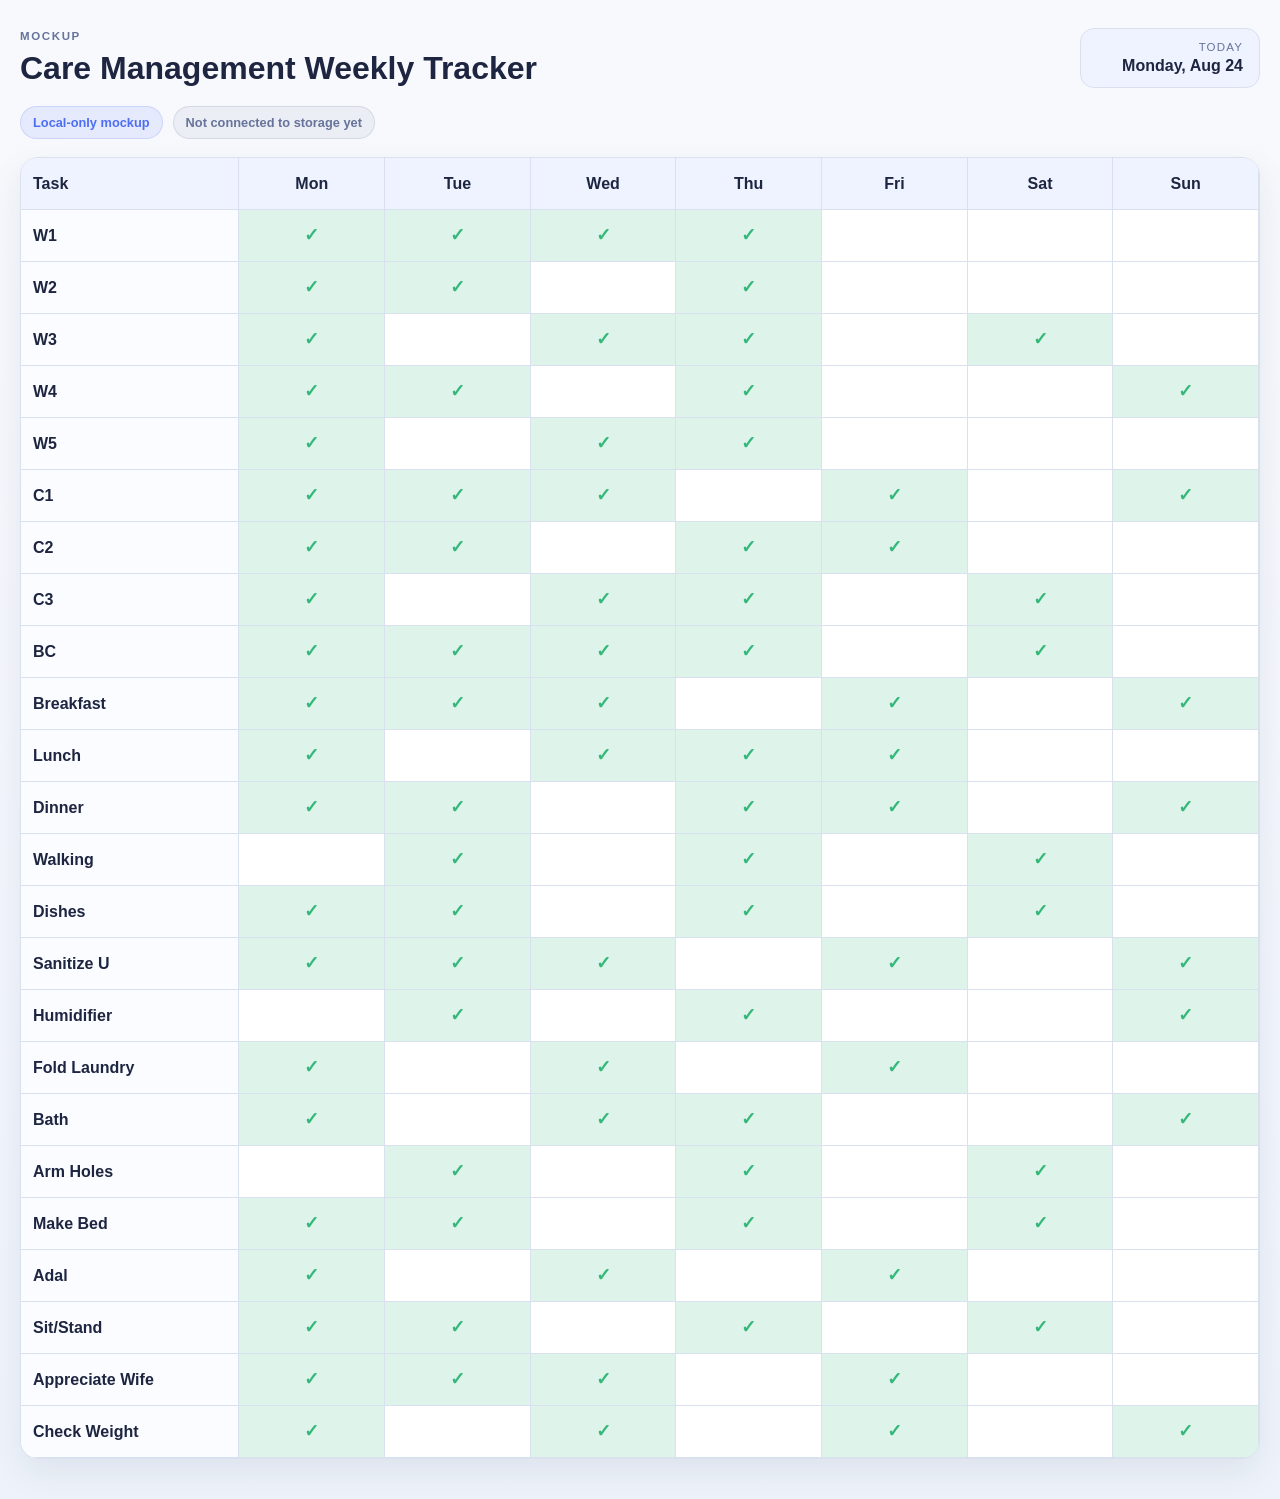
==== weekly-tracker-mockup.html @ a7c1570c "Version 1.0.0" ====
<!DOCTYPE html>
<html lang="en">
  <head>
    <meta charset="UTF-8" />
    <meta name="viewport" content="width=device-width, initial-scale=1.0" />
    <title>Care Weekly Tracker Mockup</title>
    <link rel="stylesheet" href="weekly-tracker-mockup.css" />
  </head>
  <body>
    <div class="page-shell">
      <header class="app-header">
        <div>
          <p class="eyebrow">Mockup</p>
          <h1>Care Management Weekly Tracker</h1>
        </div>
        <div class="date-block">
          <span class="label">Today</span>
          <strong>Monday, Aug 24</strong>
        </div>
      </header>

      <div class="status-row">
        <span class="status-pill">Local-only mockup</span>
        <span class="status-pill muted">Not connected to storage yet</span>
      </div>

      <section class="tracker-panel">
        <div class="tracker-grid">
          <div class="task-column task-header empty-header">Task</div>
          <div class="day-header">Mon</div>
          <div class="day-header">Tue</div>
          <div class="day-header">Wed</div>
          <div class="day-header">Thu</div>
          <div class="day-header">Fri</div>
          <div class="day-header">Sat</div>
          <div class="day-header">Sun</div>

          <div class="task-column task-label">W1</div>
          <button class="cell done">✓</button>
          <button class="cell done">✓</button>
          <button class="cell done">✓</button>
          <button class="cell done">✓</button>
          <button class="cell"> </button>
          <button class="cell"> </button>
          <button class="cell"> </button>

          <div class="task-column task-label">W2</div>
          <button class="cell done">✓</button>
          <button class="cell done">✓</button>
          <button class="cell"> </button>
          <button class="cell done">✓</button>
          <button class="cell"> </button>
          <button class="cell"> </button>
          <button class="cell"> </button>

          <div class="task-column task-label">W3</div>
          <button class="cell done">✓</button>
          <button class="cell"> </button>
          <button class="cell done">✓</button>
          <button class="cell done">✓</button>
          <button class="cell"> </button>
          <button class="cell done">✓</button>
          <button class="cell"> </button>

          <div class="task-column task-label">W4</div>
          <button class="cell done">✓</button>
          <button class="cell done">✓</button>
          <button class="cell"> </button>
          <button class="cell done">✓</button>
          <button class="cell"> </button>
          <button class="cell"> </button>
          <button class="cell done">✓</button>

          <div class="task-column task-label">W5</div>
          <button class="cell done">✓</button>
          <button class="cell"> </button>
          <button class="cell done">✓</button>
          <button class="cell done">✓</button>
          <button class="cell"> </button>
          <button class="cell"> </button>
          <button class="cell"> </button>

          <div class="task-column task-label">C1</div>
          <button class="cell done">✓</button>
          <button class="cell done">✓</button>
          <button class="cell done">✓</button>
          <button class="cell"> </button>
          <button class="cell done">✓</button>
          <button class="cell"> </button>
          <button class="cell done">✓</button>

          <div class="task-column task-label">C2</div>
          <button class="cell done">✓</button>
          <button class="cell done">✓</button>
          <button class="cell"> </button>
          <button class="cell done">✓</button>
          <button class="cell done">✓</button>
          <button class="cell"> </button>
          <button class="cell"> </button>

          <div class="task-column task-label">C3</div>
          <button class="cell done">✓</button>
          <button class="cell"> </button>
          <button class="cell done">✓</button>
          <button class="cell done">✓</button>
          <button class="cell"> </button>
          <button class="cell done">✓</button>
          <button class="cell"> </button>

          <div class="task-column task-label">BC</div>
          <button class="cell done">✓</button>
          <button class="cell done">✓</button>
          <button class="cell done">✓</button>
          <button class="cell done">✓</button>
          <button class="cell"> </button>
          <button class="cell done">✓</button>
          <button class="cell"> </button>

          <div class="task-column task-label">Breakfast</div>
          <button class="cell done">✓</button>
          <button class="cell done">✓</button>
          <button class="cell done">✓</button>
          <button class="cell"> </button>
          <button class="cell done">✓</button>
          <button class="cell"> </button>
          <button class="cell done">✓</button>

          <div class="task-column task-label">Lunch</div>
          <button class="cell done">✓</button>
          <button class="cell"> </button>
          <button class="cell done">✓</button>
          <button class="cell done">✓</button>
          <button class="cell done">✓</button>
          <button class="cell"> </button>
          <button class="cell"> </button>

          <div class="task-column task-label">Dinner</div>
          <button class="cell done">✓</button>
          <button class="cell done">✓</button>
          <button class="cell"> </button>
          <button class="cell done">✓</button>
          <button class="cell done">✓</button>
          <button class="cell"> </button>
          <button class="cell done">✓</button>

          <div class="task-column task-label">Walking</div>
          <button class="cell"> </button>
          <button class="cell done">✓</button>
          <button class="cell"> </button>
          <button class="cell done">✓</button>
          <button class="cell"> </button>
          <button class="cell done">✓</button>
          <button class="cell"> </button>

          <div class="task-column task-label">Dishes</div>
          <button class="cell done">✓</button>
          <button class="cell done">✓</button>
          <button class="cell"> </button>
          <button class="cell done">✓</button>
          <button class="cell"> </button>
          <button class="cell done">✓</button>
          <button class="cell"> </button>

          <div class="task-column task-label">Sanitize U</div>
          <button class="cell done">✓</button>
          <button class="cell done">✓</button>
          <button class="cell done">✓</button>
          <button class="cell"> </button>
          <button class="cell done">✓</button>
          <button class="cell"> </button>
          <button class="cell done">✓</button>

          <div class="task-column task-label">Humidifier</div>
          <button class="cell"> </button>
          <button class="cell done">✓</button>
          <button class="cell"> </button>
          <button class="cell done">✓</button>
          <button class="cell"> </button>
          <button class="cell"> </button>
          <button class="cell done">✓</button>

          <div class="task-column task-label">Fold Laundry</div>
          <button class="cell done">✓</button>
          <button class="cell"> </button>
          <button class="cell done">✓</button>
          <button class="cell"> </button>
          <button class="cell done">✓</button>
          <button class="cell"> </button>
          <button class="cell"> </button>

          <div class="task-column task-label">Bath</div>
          <button class="cell done">✓</button>
          <button class="cell"> </button>
          <button class="cell done">✓</button>
          <button class="cell done">✓</button>
          <button class="cell"> </button>
          <button class="cell"> </button>
          <button class="cell done">✓</button>

          <div class="task-column task-label">Arm Holes</div>
          <button class="cell"> </button>
          <button class="cell done">✓</button>
          <button class="cell"> </button>
          <button class="cell done">✓</button>
          <button class="cell"> </button>
          <button class="cell done">✓</button>
          <button class="cell"> </button>

          <div class="task-column task-label">Make Bed</div>
          <button class="cell done">✓</button>
          <button class="cell done">✓</button>
          <button class="cell"> </button>
          <button class="cell done">✓</button>
          <button class="cell"> </button>
          <button class="cell done">✓</button>
          <button class="cell"> </button>

          <div class="task-column task-label">Adal</div>
          <button class="cell done">✓</button>
          <button class="cell"> </button>
          <button class="cell done">✓</button>
          <button class="cell"> </button>
          <button class="cell done">✓</button>
          <button class="cell"> </button>
          <button class="cell"> </button>

          <div class="task-column task-label">Sit/Stand</div>
          <button class="cell done">✓</button>
          <button class="cell done">✓</button>
          <button class="cell"> </button>
          <button class="cell done">✓</button>
          <button class="cell"> </button>
          <button class="cell done">✓</button>
          <button class="cell"> </button>

          <div class="task-column task-label">Appreciate Wife</div>
          <button class="cell done">✓</button>
          <button class="cell done">✓</button>
          <button class="cell done">✓</button>
          <button class="cell"> </button>
          <button class="cell done">✓</button>
          <button class="cell"> </button>
          <button class="cell"> </button>

          <div class="task-column task-label">Check Weight</div>
          <button class="cell done">✓</button>
          <button class="cell"> </button>
          <button class="cell done">✓</button>
          <button class="cell"> </button>
          <button class="cell done">✓</button>
          <button class="cell"> </button>
          <button class="cell done">✓</button>
        </div>
      </section>
    </div>
  </body>
</html>
---- weekly-tracker-mockup.css ----
:root {
  --bg: #f3f5fb;
  --panel: #ffffff;
  --panel-alt: #eef3ff;
  --line: #d9e1ee;
  --text: #1d2540;
  --muted: #66739a;
  --primary: #4e6ef2;
  --primary-soft: rgba(78, 110, 242, 0.1);
  --success: #34b87a;
  --success-soft: rgba(52, 184, 122, 0.16);
  --shadow: rgba(26, 37, 69, 0.08);
}

* {
  box-sizing: border-box;
}

body {
  margin: 0;
  min-height: 100vh;
  background: linear-gradient(180deg, #f8f9fd, #eef3fb);
  color: var(--text);
  font-family: "Segoe UI", Tahoma, sans-serif;
}

.page-shell {
  max-width: 1500px;
  margin: 0 auto;
  padding: 28px 20px 40px;
}

.app-header {
  display: flex;
  justify-content: space-between;
  align-items: center;
  gap: 20px;
  margin-bottom: 18px;
}

.eyebrow {
  margin: 0 0 8px;
  text-transform: uppercase;
  letter-spacing: 0.14em;
  font-size: 0.72rem;
  color: var(--muted);
  font-weight: 700;
}

h1 {
  margin: 0;
  font-size: clamp(2rem, 2vw, 3rem);
}

.date-block {
  background: var(--panel-alt);
  border: 1px solid var(--line);
  border-radius: 14px;
  padding: 12px 16px;
  min-width: 180px;
  text-align: right;
}

.date-block .label {
  display: block;
  font-size: 0.72rem;
  color: var(--muted);
  text-transform: uppercase;
  letter-spacing: 0.1em;
  margin-bottom: 4px;
}

.status-row {
  display: flex;
  gap: 10px;
  margin-bottom: 18px;
  flex-wrap: wrap;
}

.status-pill {
  display: inline-flex;
  align-items: center;
  gap: 8px;
  background: var(--primary-soft);
  border: 1px solid rgba(78, 110, 242, 0.18);
  color: var(--primary);
  padding: 8px 12px;
  border-radius: 999px;
  font-size: 0.8rem;
  font-weight: 600;
}

.status-pill.muted {
  background: rgba(102, 115, 154, 0.08);
  border-color: rgba(102, 115, 154, 0.18);
  color: var(--muted);
}

.tracker-panel {
  background: var(--panel);
  border: 1px solid var(--line);
  border-radius: 18px;
  box-shadow: 0 14px 34px var(--shadow);
  overflow: auto;
}

.tracker-grid {
  display: grid;
  grid-template-columns: minmax(150px, 1.5fr) repeat(7, minmax(58px, 1fr));
  min-width: 1100px;
}

.task-column,
.day-header,
.cell {
  border-right: 1px solid var(--line);
  border-bottom: 1px solid var(--line);
  min-height: 52px;
}

.task-column {
  display: flex;
  align-items: center;
  padding: 10px 12px;
  background: #fbfcff;
  font-weight: 600;
  color: var(--text);
}

.empty-header {
  background: var(--panel-alt);
  font-weight: 700;
}

.day-header {
  display: grid;
  place-items: center;
  background: var(--panel-alt);
  font-weight: 700;
  color: var(--text);
  padding: 10px 4px;
}

.cell {
  display: grid;
  place-items: center;
  background: #ffffff;
  border: none;
  border-right: 1px solid var(--line);
  border-bottom: 1px solid var(--line);
  padding: 0;
  margin: 0;
  color: rgba(29, 37, 64, 0.18);
  font-size: 1.1rem;
  cursor: pointer;
}

.cell.done {
  background: var(--success-soft);
  color: var(--success);
  font-weight: 700;
}

@media (max-width: 900px) {
  .app-header {
    flex-direction: column;
    align-items: flex-start;
  }

  .date-block {
    text-align: left;
  }
}
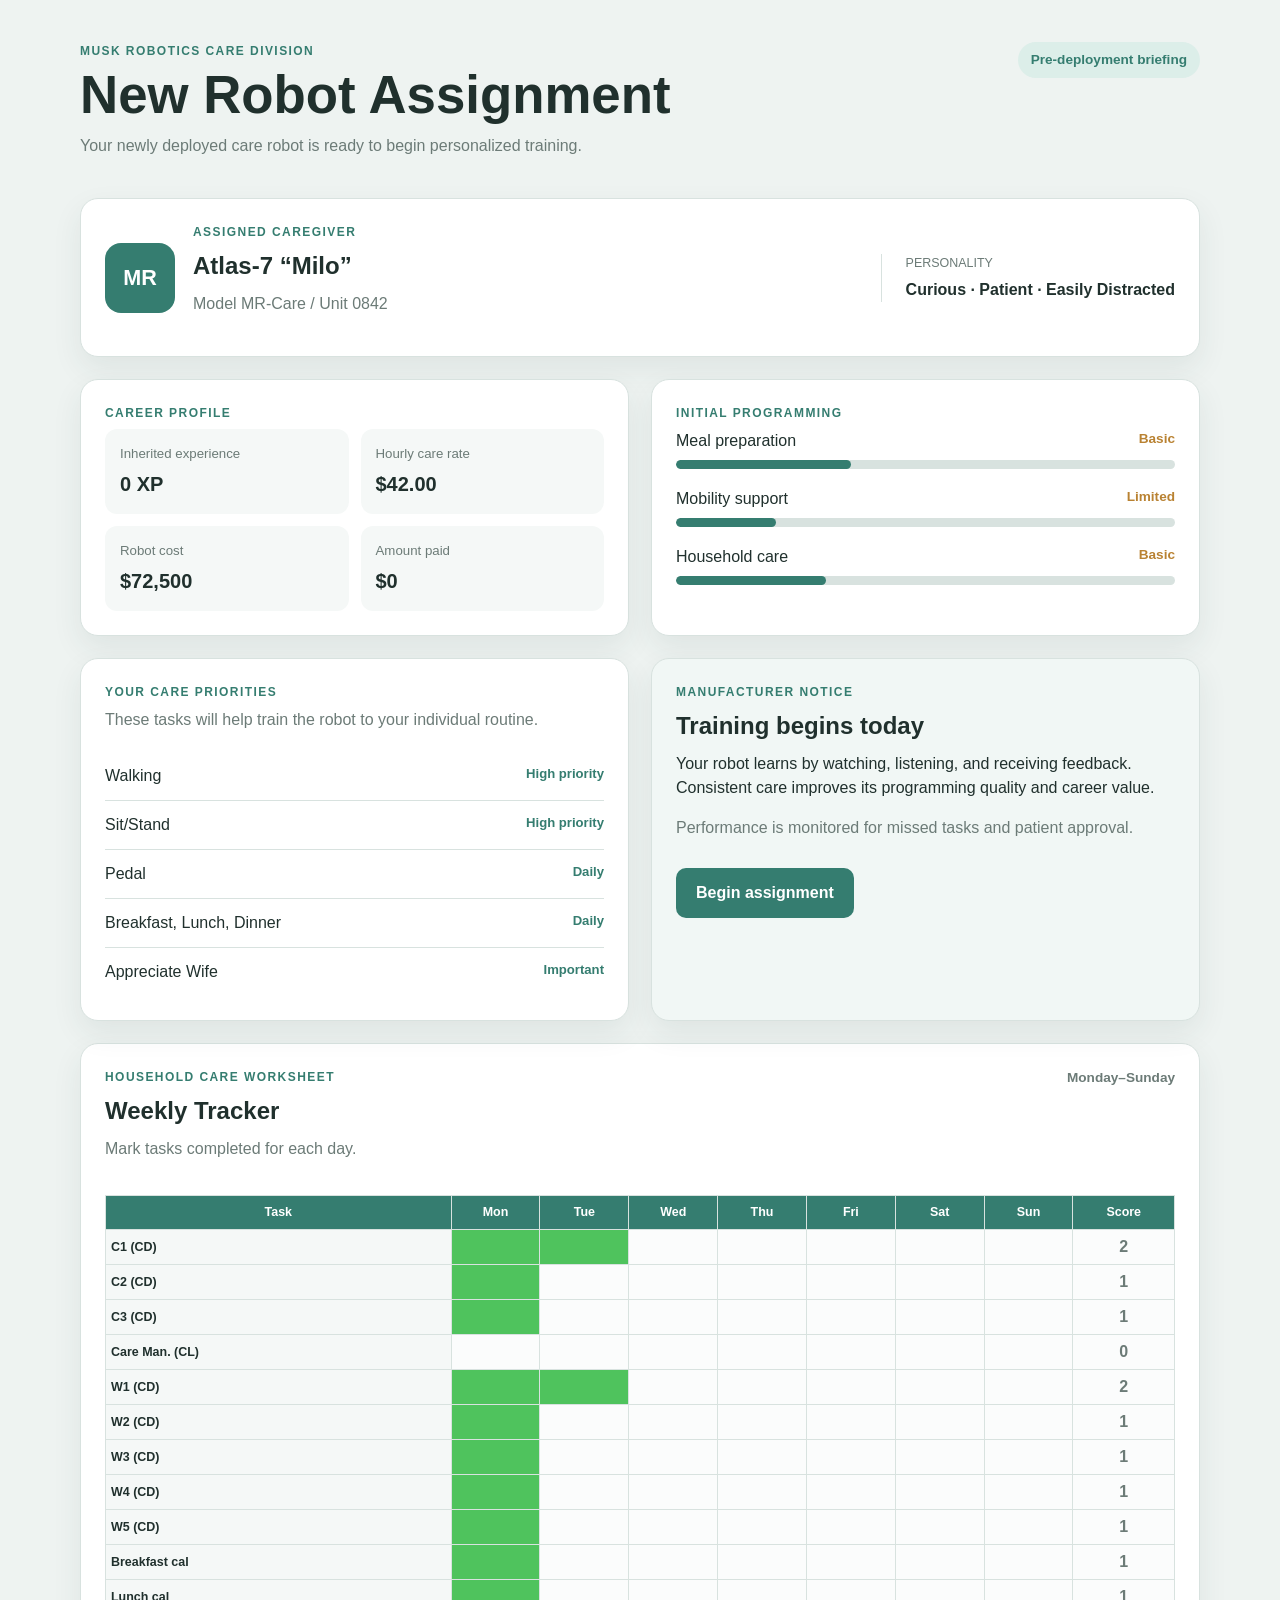
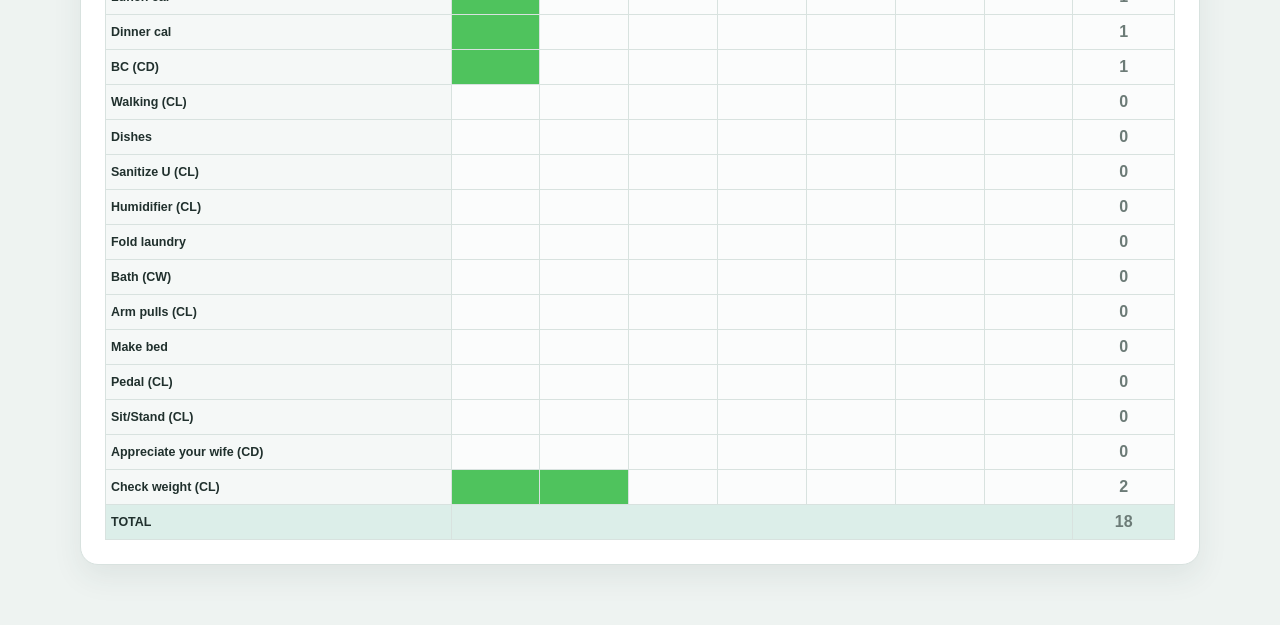
==== commit fbb7b49a: "Update README.md to include a new section about the weekly tracker mockup and its features. Added de" ====
--- a/weekly-tracker-mockup.html
+++ b/weekly-tracker-mockup.html
@@ -3,255 +3,161 @@
   <head>
     <meta charset="UTF-8" />
     <meta name="viewport" content="width=device-width, initial-scale=1.0" />
-    <title>Care Weekly Tracker Mockup</title>
+    <title>New Robot Assignment</title>
     <link rel="stylesheet" href="weekly-tracker-mockup.css" />
   </head>
   <body>
-    <div class="page-shell">
+    <main class="page-shell">
       <header class="app-header">
         <div>
-          <p class="eyebrow">Mockup</p>
-          <h1>Care Management Weekly Tracker</h1>
+          <p class="eyebrow">Musk Robotics Care Division</p>
+          <h1>New Robot Assignment</h1>
+          <p class="intro">
+            Your newly deployed care robot is ready to begin personalized training.
+          </p>
         </div>
-        <div class="date-block">
-          <span class="label">Today</span>
-          <strong>Monday, Aug 24</strong>
-        </div>
+        <span class="status-pill">Pre-deployment briefing</span>
       </header>
 
-      <div class="status-row">
-        <span class="status-pill">Local-only mockup</span>
-        <span class="status-pill muted">Not connected to storage yet</span>
-      </div>
-
-      <section class="tracker-panel">
-        <div class="tracker-grid">
-          <div class="task-column task-header empty-header">Task</div>
-          <div class="day-header">Mon</div>
-          <div class="day-header">Tue</div>
-          <div class="day-header">Wed</div>
-          <div class="day-header">Thu</div>
-          <div class="day-header">Fri</div>
-          <div class="day-header">Sat</div>
-          <div class="day-header">Sun</div>
-
-          <div class="task-column task-label">W1</div>
-          <button class="cell done">✓</button>
-          <button class="cell done">✓</button>
-          <button class="cell done">✓</button>
-          <button class="cell done">✓</button>
-          <button class="cell"> </button>
-          <button class="cell"> </button>
-          <button class="cell"> </button>
-
-          <div class="task-column task-label">W2</div>
-          <button class="cell done">✓</button>
-          <button class="cell done">✓</button>
-          <button class="cell"> </button>
-          <button class="cell done">✓</button>
-          <button class="cell"> </button>
-          <button class="cell"> </button>
-          <button class="cell"> </button>
-
-          <div class="task-column task-label">W3</div>
-          <button class="cell done">✓</button>
-          <button class="cell"> </button>
-          <button class="cell done">✓</button>
-          <button class="cell done">✓</button>
-          <button class="cell"> </button>
-          <button class="cell done">✓</button>
-          <button class="cell"> </button>
-
-          <div class="task-column task-label">W4</div>
-          <button class="cell done">✓</button>
-          <button class="cell done">✓</button>
-          <button class="cell"> </button>
-          <button class="cell done">✓</button>
-          <button class="cell"> </button>
-          <button class="cell"> </button>
-          <button class="cell done">✓</button>
-
-          <div class="task-column task-label">W5</div>
-          <button class="cell done">✓</button>
-          <button class="cell"> </button>
-          <button class="cell done">✓</button>
-          <button class="cell done">✓</button>
-          <button class="cell"> </button>
-          <button class="cell"> </button>
-          <button class="cell"> </button>
-
-          <div class="task-column task-label">C1</div>
-          <button class="cell done">✓</button>
-          <button class="cell done">✓</button>
-          <button class="cell done">✓</button>
-          <button class="cell"> </button>
-          <button class="cell done">✓</button>
-          <button class="cell"> </button>
-          <button class="cell done">✓</button>
-
-          <div class="task-column task-label">C2</div>
-          <button class="cell done">✓</button>
-          <button class="cell done">✓</button>
-          <button class="cell"> </button>
-          <button class="cell done">✓</button>
-          <button class="cell done">✓</button>
-          <button class="cell"> </button>
-          <button class="cell"> </button>
-
-          <div class="task-column task-label">C3</div>
-          <button class="cell done">✓</button>
-          <button class="cell"> </button>
-          <button class="cell done">✓</button>
-          <button class="cell done">✓</button>
-          <button class="cell"> </button>
-          <button class="cell done">✓</button>
-          <button class="cell"> </button>
-
-          <div class="task-column task-label">BC</div>
-          <button class="cell done">✓</button>
-          <button class="cell done">✓</button>
-          <button class="cell done">✓</button>
-          <button class="cell done">✓</button>
-          <button class="cell"> </button>
-          <button class="cell done">✓</button>
-          <button class="cell"> </button>
-
-          <div class="task-column task-label">Breakfast</div>
-          <button class="cell done">✓</button>
-          <button class="cell done">✓</button>
-          <button class="cell done">✓</button>
-          <button class="cell"> </button>
-          <button class="cell done">✓</button>
-          <button class="cell"> </button>
-          <button class="cell done">✓</button>
-
-          <div class="task-column task-label">Lunch</div>
-          <button class="cell done">✓</button>
-          <button class="cell"> </button>
-          <button class="cell done">✓</button>
-          <button class="cell done">✓</button>
-          <button class="cell done">✓</button>
-          <button class="cell"> </button>
-          <button class="cell"> </button>
-
-          <div class="task-column task-label">Dinner</div>
-          <button class="cell done">✓</button>
-          <button class="cell done">✓</button>
-          <button class="cell"> </button>
-          <button class="cell done">✓</button>
-          <button class="cell done">✓</button>
-          <button class="cell"> </button>
-          <button class="cell done">✓</button>
-
-          <div class="task-column task-label">Walking</div>
-          <button class="cell"> </button>
-          <button class="cell done">✓</button>
-          <button class="cell"> </button>
-          <button class="cell done">✓</button>
-          <button class="cell"> </button>
-          <button class="cell done">✓</button>
-          <button class="cell"> </button>
-
-          <div class="task-column task-label">Dishes</div>
-          <button class="cell done">✓</button>
-          <button class="cell done">✓</button>
-          <button class="cell"> </button>
-          <button class="cell done">✓</button>
-          <button class="cell"> </button>
-          <button class="cell done">✓</button>
-          <button class="cell"> </button>
-
-          <div class="task-column task-label">Sanitize U</div>
-          <button class="cell done">✓</button>
-          <button class="cell done">✓</button>
-          <button class="cell done">✓</button>
-          <button class="cell"> </button>
-          <button class="cell done">✓</button>
-          <button class="cell"> </button>
-          <button class="cell done">✓</button>
-
-          <div class="task-column task-label">Humidifier</div>
-          <button class="cell"> </button>
-          <button class="cell done">✓</button>
-          <button class="cell"> </button>
-          <button class="cell done">✓</button>
-          <button class="cell"> </button>
-          <button class="cell"> </button>
-          <button class="cell done">✓</button>
-
-          <div class="task-column task-label">Fold Laundry</div>
-          <button class="cell done">✓</button>
-          <button class="cell"> </button>
-          <button class="cell done">✓</button>
-          <button class="cell"> </button>
-          <button class="cell done">✓</button>
-          <button class="cell"> </button>
-          <button class="cell"> </button>
-
-          <div class="task-column task-label">Bath</div>
-          <button class="cell done">✓</button>
-          <button class="cell"> </button>
-          <button class="cell done">✓</button>
-          <button class="cell done">✓</button>
-          <button class="cell"> </button>
-          <button class="cell"> </button>
-          <button class="cell done">✓</button>
-
-          <div class="task-column task-label">Arm Holes</div>
-          <button class="cell"> </button>
-          <button class="cell done">✓</button>
-          <button class="cell"> </button>
-          <button class="cell done">✓</button>
-          <button class="cell"> </button>
-          <button class="cell done">✓</button>
-          <button class="cell"> </button>
-
-          <div class="task-column task-label">Make Bed</div>
-          <button class="cell done">✓</button>
-          <button class="cell done">✓</button>
-          <button class="cell"> </button>
-          <button class="cell done">✓</button>
-          <button class="cell"> </button>
-          <button class="cell done">✓</button>
-          <button class="cell"> </button>
-
-          <div class="task-column task-label">Adal</div>
-          <button class="cell done">✓</button>
-          <button class="cell"> </button>
-          <button class="cell done">✓</button>
-          <button class="cell"> </button>
-          <button class="cell done">✓</button>
-          <button class="cell"> </button>
-          <button class="cell"> </button>
-
-          <div class="task-column task-label">Sit/Stand</div>
-          <button class="cell done">✓</button>
-          <button class="cell done">✓</button>
-          <button class="cell"> </button>
-          <button class="cell done">✓</button>
-          <button class="cell"> </button>
-          <button class="cell done">✓</button>
-          <button class="cell"> </button>
-
-          <div class="task-column task-label">Appreciate Wife</div>
-          <button class="cell done">✓</button>
-          <button class="cell done">✓</button>
-          <button class="cell done">✓</button>
-          <button class="cell"> </button>
-          <button class="cell done">✓</button>
-          <button class="cell"> </button>
-          <button class="cell"> </button>
-
-          <div class="task-column task-label">Check Weight</div>
-          <button class="cell done">✓</button>
-          <button class="cell"> </button>
-          <button class="cell done">✓</button>
-          <button class="cell"> </button>
-          <button class="cell done">✓</button>
-          <button class="cell"> </button>
-          <button class="cell done">✓</button>
+      <section class="hero-card">
+        <div class="robot-badge">MR</div>
+        <div>
+          <p class="eyebrow">Assigned caregiver</p>
+          <h2>Atlas-7 “Milo”</h2>
+          <p class="muted">Model MR-Care / Unit 0842</p>
+        </div>
+        <div class="personality">
+          <span class="label">Personality</span>
+          <strong>Curious · Patient · Easily Distracted</strong>
         </div>
       </section>
-    </div>
+
+      <section class="dashboard-grid">
+        <article class="panel">
+          <p class="eyebrow">Career profile</p>
+          <div class="stat-grid">
+            <div class="stat-card">
+              <span>Inherited experience</span>
+              <strong>0 XP</strong>
+            </div>
+            <div class="stat-card">
+              <span>Hourly care rate</span>
+              <strong>$42.00</strong>
+            </div>
+            <div class="stat-card">
+              <span>Robot cost</span>
+              <strong>$72,500</strong>
+            </div>
+            <div class="stat-card">
+              <span>Amount paid</span>
+              <strong>$0</strong>
+            </div>
+          </div>
+        </article>
+
+        <article class="panel">
+          <p class="eyebrow">Initial programming</p>
+          <div class="skill">
+            <div><span>Meal preparation</span><strong>Basic</strong></div>
+            <div class="progress"><span style="width: 35%"></span></div>
+          </div>
+          <div class="skill">
+            <div><span>Mobility support</span><strong>Limited</strong></div>
+            <div class="progress"><span style="width: 20%"></span></div>
+          </div>
+          <div class="skill">
+            <div><span>Household care</span><strong>Basic</strong></div>
+            <div class="progress"><span style="width: 30%"></span></div>
+          </div>
+        </article>
+      </section>
+
+      <section class="lower-grid">
+        <article class="panel">
+          <p class="eyebrow">Your care priorities</p>
+          <p class="section-note">
+            These tasks will help train the robot to your individual routine.
+          </p>
+          <ul class="priority-list">
+            <li><span>Walking</span><b>High priority</b></li>
+            <li><span>Sit/Stand</span><b>High priority</b></li>
+            <li><span>Pedal</span><b>Daily</b></li>
+            <li><span>Breakfast, Lunch, Dinner</span><b>Daily</b></li>
+            <li><span>Appreciate Wife</span><b>Important</b></li>
+          </ul>
+        </article>
+
+        <article class="panel manufacturer-note">
+          <p class="eyebrow">Manufacturer notice</p>
+          <h2>Training begins today</h2>
+          <p>
+            Your robot learns by watching, listening, and receiving feedback.
+            Consistent care improves its programming quality and career value.
+          </p>
+          <p class="muted">
+            Performance is monitored for missed tasks and patient approval.
+          </p>
+          <button type="button">Begin assignment</button>
+        </article>
+      </section>
+
+      <section class="panel worksheet-panel">
+        <div class="worksheet-heading">
+            <div>
+            <p class="eyebrow">Household care worksheet</p>
+            <h2>Weekly Tracker</h2>
+            <p class="section-note">Mark tasks completed for each day.</p>
+            </div>
+            <strong class="week-label">Monday–Sunday</strong>
+        </div>
+
+        <div class="worksheet-scroll">
+            <table class="care-table">
+            <thead>
+                <tr>
+                <th>Task</th>
+                <th>Mon</th>
+                <th>Tue</th>
+                <th>Wed</th>
+                <th>Thu</th>
+                <th>Fri</th>
+                <th>Sat</th>
+                <th>Sun</th>
+                <th>Score</th>
+                </tr>
+            </thead>
+            <tbody>
+                <tr><th>C1 (CD)</th><td class="completed"></td><td class="completed"></td><td></td><td></td><td></td><td></td><td></td><td>2</td></tr>
+                <tr><th>C2 (CD)</th><td class="completed"></td><td></td><td></td><td></td><td></td><td></td><td></td><td>1</td></tr>
+                <tr><th>C3 (CD)</th><td class="completed"></td><td></td><td></td><td></td><td></td><td></td><td></td><td>1</td></tr>
+                <tr><th>Care Man. (CL)</th><td></td><td></td><td></td><td></td><td></td><td></td><td></td><td>0</td></tr>
+                <tr><th>W1 (CD)</th><td class="completed"></td><td class="completed"></td><td></td><td></td><td></td><td></td><td></td><td>2</td></tr>
+                <tr><th>W2 (CD)</th><td class="completed"></td><td></td><td></td><td></td><td></td><td></td><td></td><td>1</td></tr>
+                <tr><th>W3 (CD)</th><td class="completed"></td><td></td><td></td><td></td><td></td><td></td><td></td><td>1</td></tr>
+                <tr><th>W4 (CD)</th><td class="completed"></td><td></td><td></td><td></td><td></td><td></td><td></td><td>1</td></tr>
+                <tr><th>W5 (CD)</th><td class="completed"></td><td></td><td></td><td></td><td></td><td></td><td></td><td>1</td></tr>
+                <tr><th>Breakfast cal</th><td class="completed"></td><td></td><td></td><td></td><td></td><td></td><td></td><td>1</td></tr>
+                <tr><th>Lunch cal</th><td class="completed"></td><td></td><td></td><td></td><td></td><td></td><td></td><td>1</td></tr>
+                <tr><th>Dinner cal</th><td class="completed"></td><td></td><td></td><td></td><td></td><td></td><td></td><td>1</td></tr>
+                <tr><th>BC (CD)</th><td class="completed"></td><td></td><td></td><td></td><td></td><td></td><td></td><td>1</td></tr>
+                <tr><th>Walking (CL)</th><td></td><td></td><td></td><td></td><td></td><td></td><td></td><td>0</td></tr>
+                <tr><th>Dishes</th><td></td><td></td><td></td><td></td><td></td><td></td><td></td><td>0</td></tr>
+                <tr><th>Sanitize U (CL)</th><td></td><td></td><td></td><td></td><td></td><td></td><td></td><td>0</td></tr>
+                <tr><th>Humidifier (CL)</th><td></td><td></td><td></td><td></td><td></td><td></td><td></td><td>0</td></tr>
+                <tr><th>Fold laundry</th><td></td><td></td><td></td><td></td><td></td><td></td><td></td><td>0</td></tr>
+                <tr><th>Bath (CW)</th><td></td><td></td><td></td><td></td><td></td><td></td><td></td><td>0</td></tr>
+                <tr><th>Arm pulls (CL)</th><td></td><td></td><td></td><td></td><td></td><td></td><td></td><td>0</td></tr>
+                <tr><th>Make bed</th><td></td><td></td><td></td><td></td><td></td><td></td><td></td><td>0</td></tr>
+                <tr><th>Pedal (CL)</th><td></td><td></td><td></td><td></td><td></td><td></td><td></td><td>0</td></tr>
+                <tr><th>Sit/Stand (CL)</th><td></td><td></td><td></td><td></td><td></td><td></td><td></td><td>0</td></tr>
+                <tr><th>Appreciate your wife (CD)</th><td></td><td></td><td></td><td></td><td></td><td></td><td></td><td>0</td></tr>
+                <tr><th>Check weight (CL)</th><td class="completed"></td><td class="completed"></td><td></td><td></td><td></td><td></td><td></td><td>2</td></tr>
+                <tr class="total-row"><th>TOTAL</th><td colspan="7"></td><td>18</td></tr>
+            </tbody>
+            </table>
+        </div>
+      </section>
+
+    </main>
   </body>
-</html>
+</html>
--- a/weekly-tracker-mockup.css
+++ b/weekly-tracker-mockup.css
@@ -1,15 +1,14 @@
 :root {
-  --bg: #f3f5fb;
-  --panel: #ffffff;
-  --panel-alt: #eef3ff;
-  --line: #d9e1ee;
-  --text: #1d2540;
-  --muted: #66739a;
-  --primary: #4e6ef2;
-  --primary-soft: rgba(78, 110, 242, 0.1);
-  --success: #34b87a;
-  --success-soft: rgba(52, 184, 122, 0.16);
-  --shadow: rgba(26, 37, 69, 0.08);
+  --background: #eef3f1;
+  --surface: #ffffff;
+  --surface-soft: #f5f8f7;
+  --ink: #20302d;
+  --muted: #6c7b77;
+  --line: #d8e2df;
+  --accent: #357d70;
+  --accent-soft: #dceee9;
+  --gold: #b98232;
+  --shadow: 0 12px 30px rgba(40, 67, 61, 0.08);
 }
 
 * {
@@ -18,156 +17,308 @@
 
 body {
   margin: 0;
-  min-height: 100vh;
-  background: linear-gradient(180deg, #f8f9fd, #eef3fb);
-  color: var(--text);
-  font-family: "Segoe UI", Tahoma, sans-serif;
+  min-width: 320px;
+  background: var(--background);
+  color: var(--ink);
+  font-family: Arial, sans-serif;
+  line-height: 1.5;
+}
+
+button {
+  border: 0;
+  border-radius: 10px;
+  background: var(--accent);
+  color: white;
+  cursor: default;
+  font: inherit;
+  font-weight: 700;
+  padding: 13px 20px;
 }
 
 .page-shell {
-  max-width: 1500px;
+  width: min(1120px, calc(100% - 32px));
   margin: 0 auto;
-  padding: 28px 20px 40px;
+  padding: 42px 0 60px;
 }
 
 .app-header {
+  align-items: flex-start;
   display: flex;
   justify-content: space-between;
+  gap: 24px;
+  margin-bottom: 24px;
+}
+
+.eyebrow {
+  color: var(--accent);
+  font-size: 0.75rem;
+  font-weight: 800;
+  letter-spacing: 0.12em;
+  margin: 0 0 7px;
+  text-transform: uppercase;
+}
+
+h1,
+h2,
+p {
+  margin-top: 0;
+}
+
+h1 {
+  font-size: clamp(2rem, 5vw, 3.3rem);
+  line-height: 1.05;
+  margin-bottom: 12px;
+}
+
+h2 {
+  margin-bottom: 8px;
+}
+
+.intro,
+.muted,
+.section-note {
+  color: var(--muted);
+}
+
+.status-pill {
+  background: var(--accent-soft);
+  border-radius: 999px;
+  color: var(--accent);
+  font-size: 0.85rem;
+  font-weight: 700;
+  padding: 8px 13px;
+  white-space: nowrap;
+}
+
+.hero-card,
+.panel {
+  background: var(--surface);
+  border: 1px solid var(--line);
+  border-radius: 18px;
+  box-shadow: var(--shadow);
+}
+
+.hero-card {
   align-items: center;
+  display: flex;
+  gap: 18px;
+  margin-bottom: 22px;
+  padding: 24px;
+}
+
+.robot-badge {
+  align-items: center;
+  background: var(--accent);
+  border-radius: 16px;
+  color: white;
+  display: flex;
+  flex: 0 0 70px;
+  font-size: 1.35rem;
+  font-weight: 800;
+  height: 70px;
+  justify-content: center;
+}
+
+.personality {
+  border-left: 1px solid var(--line);
+  margin-left: auto;
+  padding-left: 24px;
+}
+
+.label {
+  color: var(--muted);
+  display: block;
+  font-size: 0.78rem;
+  margin-bottom: 5px;
+  text-transform: uppercase;
+}
+
+.dashboard-grid,
+.lower-grid {
+  display: grid;
+  gap: 22px;
+  grid-template-columns: 1fr 1fr;
+  margin-bottom: 22px;
+}
+
+.panel {
+  padding: 24px;
+}
+
+.stat-grid {
+  display: grid;
+  gap: 12px;
+  grid-template-columns: 1fr 1fr;
+}
+
+.stat-card {
+  background: var(--surface-soft);
+  border-radius: 12px;
+  padding: 15px;
+}
+
+.stat-card span {
+  color: var(--muted);
+  display: block;
+  font-size: 0.83rem;
+  margin-bottom: 5px;
+}
+
+.stat-card strong {
+  font-size: 1.25rem;
+}
+
+.skill {
+  margin-bottom: 18px;
+}
+
+.skill > div:first-child {
+  display: flex;
+  justify-content: space-between;
+  margin-bottom: 7px;
+}
+
+.skill strong {
+  color: var(--gold);
+  font-size: 0.85rem;
+}
+
+.progress {
+  background: var(--line);
+  border-radius: 99px;
+  height: 9px;
+  overflow: hidden;
+}
+
+.progress span {
+  background: var(--accent);
+  border-radius: inherit;
+  display: block;
+  height: 100%;
+}
+
+.priority-list {
+  list-style: none;
+  margin: 20px 0 0;
+  padding: 0;
+}
+
+.priority-list li {
+  border-bottom: 1px solid var(--line);
+  display: flex;
+  justify-content: space-between;
+  gap: 15px;
+  padding: 12px 0;
+}
+
+.priority-list li:last-child {
+  border-bottom: 0;
+}
+
+.priority-list b {
+  color: var(--accent);
+  font-size: 0.82rem;
+}
+
+.manufacturer-note {
+  background: #f1f7f5;
+}
+
+.manufacturer-note button {
+  margin-top: 12px;
+}
+
+@media (max-width: 720px) {
+  .app-header,
+  .hero-card {
+    align-items: flex-start;
+    flex-direction: column;
+  }
+
+  .personality {
+    border-left: 0;
+    border-top: 1px solid var(--line);
+    margin-left: 0;
+    padding-left: 0;
+    padding-top: 18px;
+    width: 100%;
+  }
+
+  .dashboard-grid,
+  .lower-grid {
+    grid-template-columns: 1fr;
+  }
+}
+
+/* ...existing code... */
+
+.worksheet-panel {
+  margin-top: 22px;
+}
+
+.worksheet-heading {
+  align-items: flex-start;
+  display: flex;
+  justify-content: space-between;
   gap: 20px;
   margin-bottom: 18px;
 }
 
-.eyebrow {
-  margin: 0 0 8px;
-  text-transform: uppercase;
-  letter-spacing: 0.14em;
-  font-size: 0.72rem;
-  color: var(--muted);
+.week-label {
+  color: var(--muted);
+  font-size: 0.85rem;
+}
+
+.worksheet-scroll {
+  overflow-x: auto;
+}
+
+.care-table {
+  border-collapse: collapse;
+  min-width: 760px;
+  width: 100%;
+}
+
+.care-table th,
+.care-table td {
+  border: 1px solid var(--line);
+  height: 34px;
+  padding: 5px;
+  text-align: center;
+}
+
+.care-table thead th {
+  background: var(--accent);
+  color: white;
+  font-size: 0.78rem;
+}
+
+.care-table tbody th {
+  background: var(--surface-soft);
+  font-size: 0.78rem;
   font-weight: 700;
-}
-
-h1 {
-  margin: 0;
-  font-size: clamp(2rem, 2vw, 3rem);
-}
-
-.date-block {
-  background: var(--panel-alt);
-  border: 1px solid var(--line);
-  border-radius: 14px;
-  padding: 12px 16px;
-  min-width: 180px;
-  text-align: right;
-}
-
-.date-block .label {
-  display: block;
-  font-size: 0.72rem;
-  color: var(--muted);
-  text-transform: uppercase;
-  letter-spacing: 0.1em;
-  margin-bottom: 4px;
-}
-
-.status-row {
-  display: flex;
-  gap: 10px;
-  margin-bottom: 18px;
-  flex-wrap: wrap;
-}
-
-.status-pill {
-  display: inline-flex;
-  align-items: center;
-  gap: 8px;
-  background: var(--primary-soft);
-  border: 1px solid rgba(78, 110, 242, 0.18);
-  color: var(--primary);
-  padding: 8px 12px;
-  border-radius: 999px;
-  font-size: 0.8rem;
-  font-weight: 600;
-}
-
-.status-pill.muted {
-  background: rgba(102, 115, 154, 0.08);
-  border-color: rgba(102, 115, 154, 0.18);
-  color: var(--muted);
-}
-
-.tracker-panel {
-  background: var(--panel);
-  border: 1px solid var(--line);
-  border-radius: 18px;
-  box-shadow: 0 14px 34px var(--shadow);
-  overflow: auto;
-}
-
-.tracker-grid {
-  display: grid;
-  grid-template-columns: minmax(150px, 1.5fr) repeat(7, minmax(58px, 1fr));
-  min-width: 1100px;
-}
-
-.task-column,
-.day-header,
-.cell {
-  border-right: 1px solid var(--line);
-  border-bottom: 1px solid var(--line);
-  min-height: 52px;
-}
-
-.task-column {
-  display: flex;
-  align-items: center;
-  padding: 10px 12px;
-  background: #fbfcff;
-  font-weight: 600;
-  color: var(--text);
-}
-
-.empty-header {
-  background: var(--panel-alt);
+  text-align: left;
+  white-space: nowrap;
+}
+
+.care-table tbody td {
+  background: #fbfcfc;
+  min-width: 42px;
+}
+
+.care-table tbody td.completed {
+  background: #4fc35d;
+}
+
+.care-table tbody td:last-child {
+  color: var(--muted);
   font-weight: 700;
-}
-
-.day-header {
-  display: grid;
-  place-items: center;
-  background: var(--panel-alt);
-  font-weight: 700;
-  color: var(--text);
-  padding: 10px 4px;
-}
-
-.cell {
-  display: grid;
-  place-items: center;
-  background: #ffffff;
-  border: none;
-  border-right: 1px solid var(--line);
-  border-bottom: 1px solid var(--line);
-  padding: 0;
-  margin: 0;
-  color: rgba(29, 37, 64, 0.18);
-  font-size: 1.1rem;
-  cursor: pointer;
-}
-
-.cell.done {
-  background: var(--success-soft);
-  color: var(--success);
-  font-weight: 700;
-}
-
-@media (max-width: 900px) {
-  .app-header {
-    flex-direction: column;
-    align-items: flex-start;
-  }
-
-  .date-block {
-    text-align: left;
-  }
-}
+  min-width: 48px;
+}
+
+.care-table .total-row th,
+.care-table .total-row td {
+  background: var(--accent-soft);
+  color: var(--ink);
+  font-weight: 800;
+}
